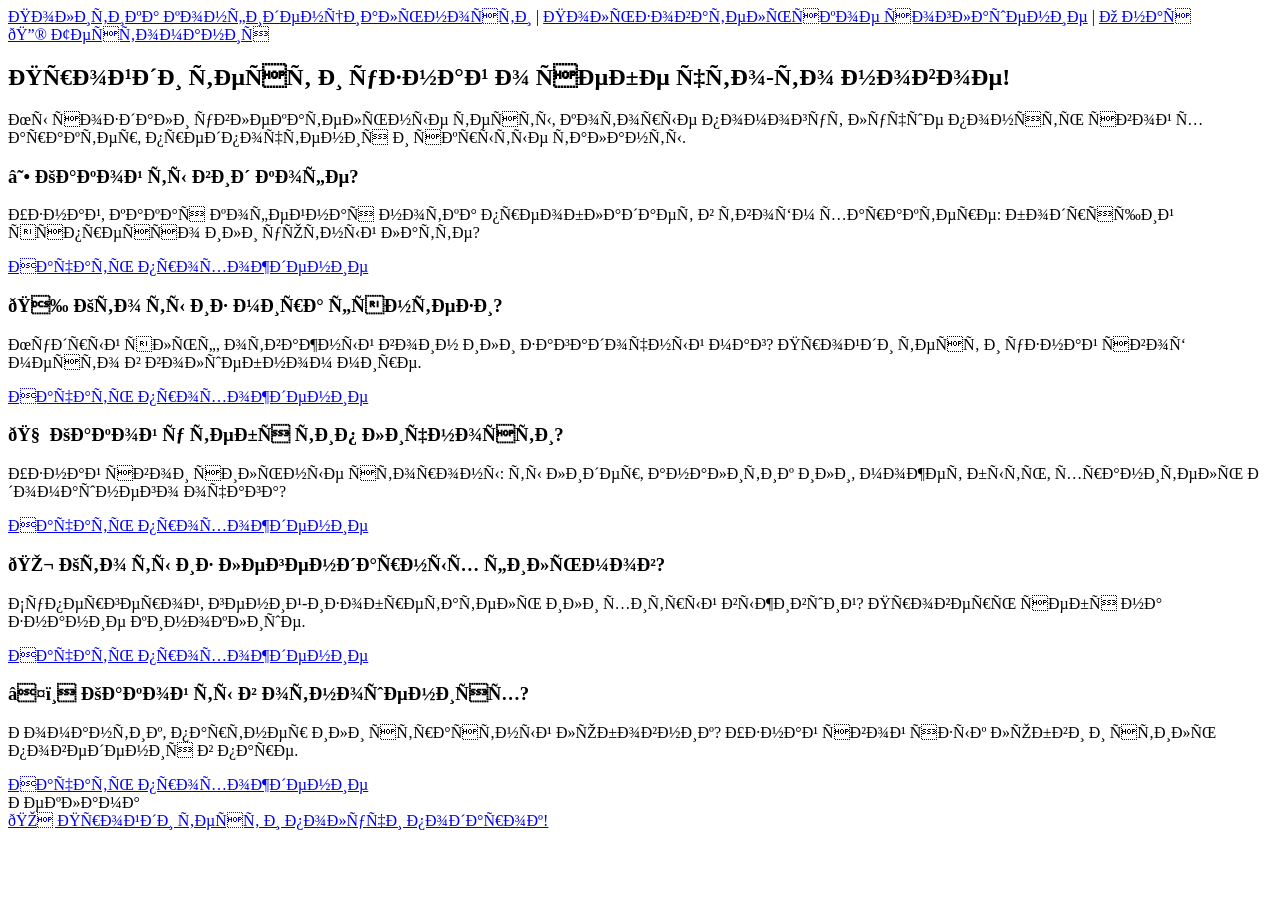
==== index.html @ 46c473e2 "Update index.html" ====
<!DOCTYPE html>
<html lang="ru">
<head>
  <!-- Yandex.Metrika counter -->
<script type="text/javascript">
    (function(m,e,t,r,i,k,a){
        m[i]=m[i]||function(){(m[i].a=m[i].a||[]).push(arguments)};
        m[i].l=1*new Date();
        for (var j = 0; j < document.scripts.length; j++) {if (document.scripts[j].src === r) { return; }}
        k=e.createElement(t),a=e.getElementsByTagName(t)[0],k.async=1,k.src=r,a.parentNode.insertBefore(k,a)
    })(window, document,'script','https://mc.yandex.ru/metrika/tag.js?id=109872875', 'ym');

    ym(109872875, 'init', {ssr:true, webvisor:true, clickmap:true, ecommerce:"dataLayer", referrer: document.referrer, url: location.href, accurateTrackBounce:true, trackLinks:true});
</script>
<noscript><div><img src="https://mc.yandex.ru/watch/109872875" style="position:absolute; left:-9999px;" alt="" /></div></noscript>
<!-- /Yandex.Metrika counter -->
  <meta name="yandex-verification" content="c974e591976c50aa" />
  <link rel="icon" type="image/png" href="/favicon.png">
  <meta charset="UTF-8">
  <meta name="viewport" content="width=device-width, initial-scale=1.0">
  <title>Тестомания — Узнай себя с новой стороны!</title>
  <meta name="description" content="Бесплатные онлайн тесты: психология, кино, отношения, фэнтези. Узнай свой тип личности и пройди увлекательные викторины.">
  <link rel="stylesheet" href="style.css">
</head>
<body>

  <footer>
    <a href="/privacy.html">Политика конфиденциальности</a> | 
    <a href="/terms.html">Пользовательское соглашение</a> | 
    <a href="/about.html">О нас</a>
</footer>
  
  <header>
    <div class="container">
      <a href="index.html" class="logo">🔮 Тестомания</a>
    </div>
  </header>

  <main class="container">
    <section class="hero">
      <h1>Пройди тест и узнай о себе что-то новое!</h1>
      <p>Мы создали увлекательные тесты, которые помогут лучше понять свой характер, предпочтения и скрытые таланты.</p>
    </section>

    <section class="tests-grid">
      
      <!-- Тест 1 -->
      <article class="test-card">
        <h3>☕ Какой ты вид кофе?</h3>
        <p>Узнай, какая кофейная нотка преобладает в твоём характере: бодрящий эспрессо или уютный латте?</p>
        <a href="test-coffee.html" class="btn">Начать прохождение</a>
      </article>

      <!-- Тест 2 -->
      <article class="test-card">
        <h3>🐉 Кто ты из мира фэнтези?</h3>
        <p>Мудрый эльф, отважный воин или загадочный маг? Пройди тест и узнай своё место в волшебном мире.</p>
        <a href="test-fantasy.html" class="btn">Начать прохождение</a>
      </article>

      <!-- Тест 3 -->
      <article class="test-card">
        <h3>🧠 Какой у тебя тип личности?</h3>
        <p>Узнай свои сильные стороны: ты лидер, аналитик или, может быть, хранитель домашнего очага?</p>
        <a href="test-personality.html" class="btn">Начать прохождение</a>
      </article>

      <!-- Тест 4 -->
      <article class="test-card">
        <h3>🎬 Кто ты из легендарных фильмов?</h3>
        <p>Супергерой, гений-изобретатель или хитрый выживший? Проверь себя на знание киноклише.</p>
        <a href="test-movie.html" class="btn">Начать прохождение</a>
      </article>

      <!-- Тест 5 -->
      <article class="test-card">
        <h3>❤️ Какой ты в отношениях?</h3>
        <p>Романтик, партнер или страстный любовник? Узнай свой язык любви и стиль поведения в паре.</p>
        <a href="test-relationship.html" class="btn">Начать прохождение</a>
      </article>

    </section>
    <!-- Рекламный блок на главной -->
<section class="container">
  <div class="ad-container">
    <div class="ad-label">Реклама</div>
    
    <!-- Вариант А: Партнерская кнопка -->
    <a 
      href="СЮДА_ССЫЛКУ" 
      target="_blank" 
      class="partner-btn"
      onclick="yaCounter569335277.reachGoal('affiliate_click'); return true;"
    >
      🎁 Пройди тест и получи подарок!
    </a>

    <!-- Вариант Б: Место под РСЯ (раскомментируй, когда подключишь) -->
    <!-- <div id="yandex_rtb_R-A-123456-1"></div> -->
  </div>
</section>
  </main>

</body>
</html>
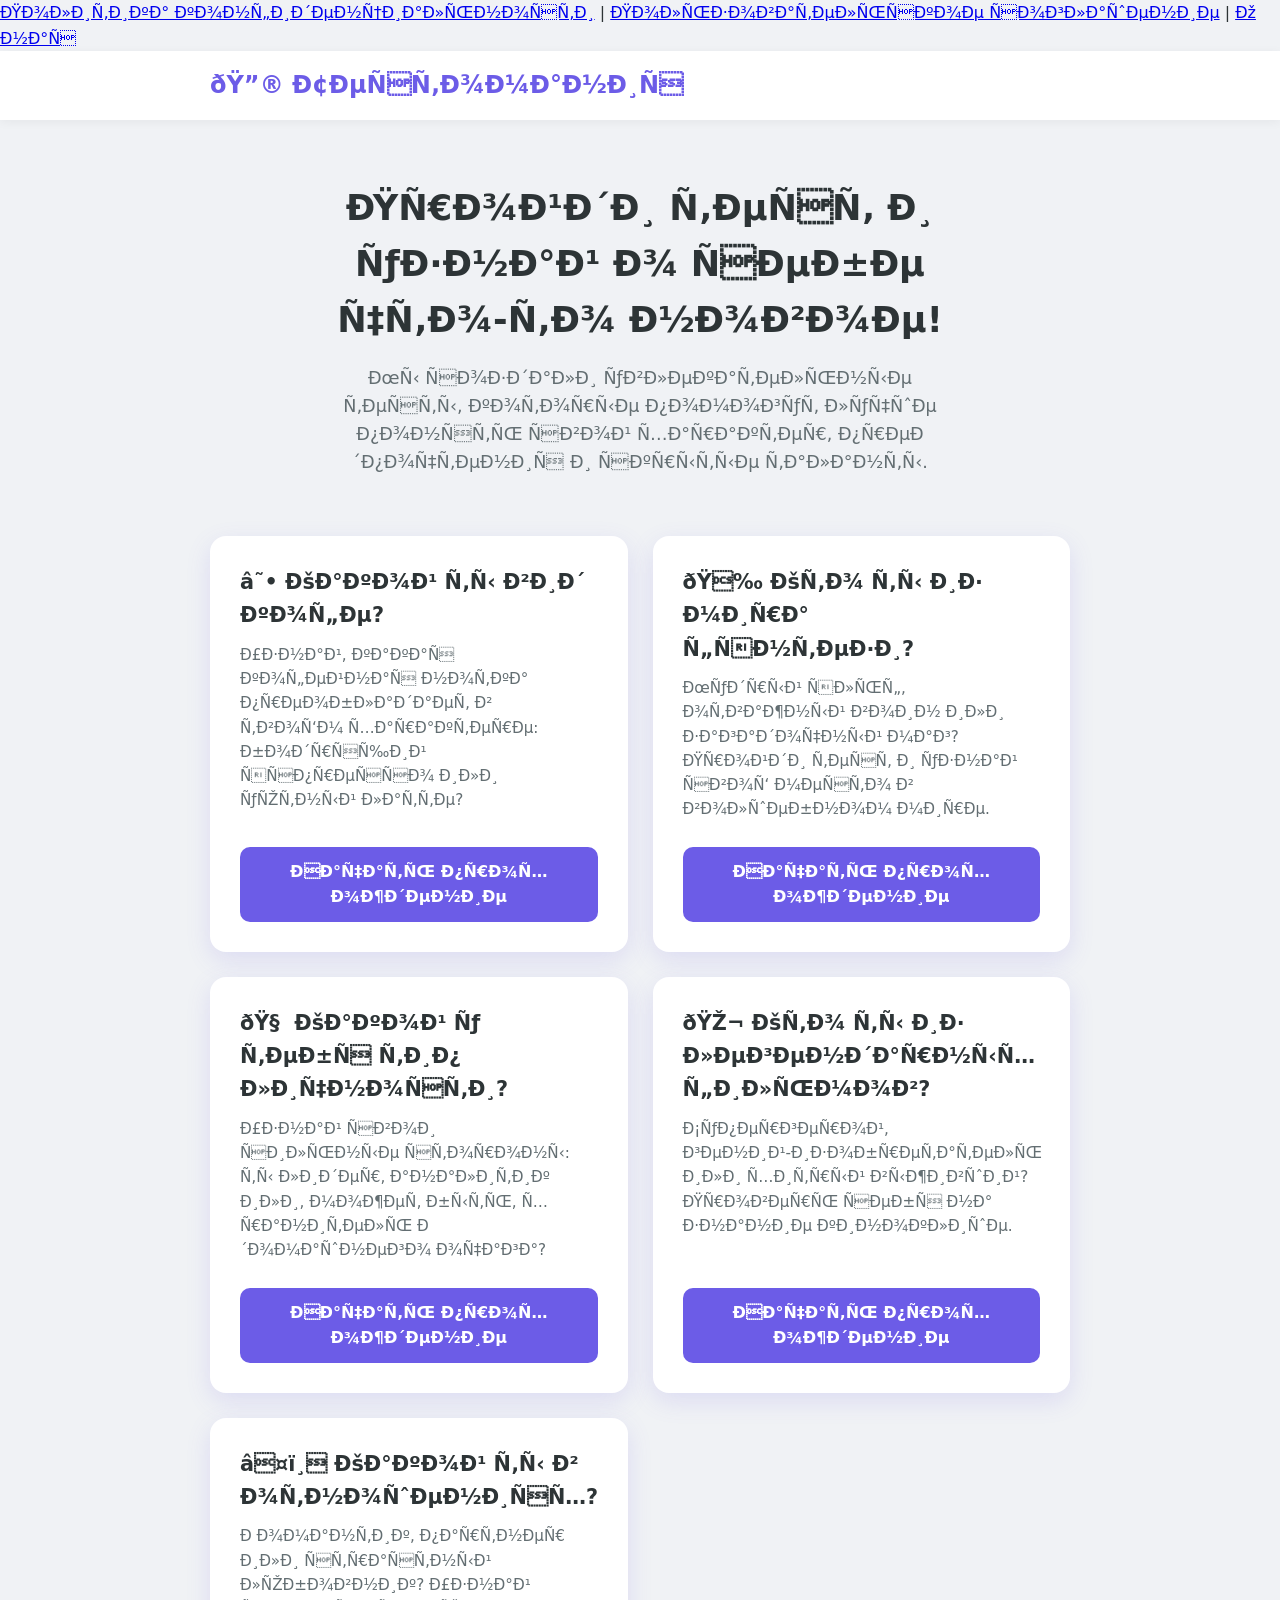
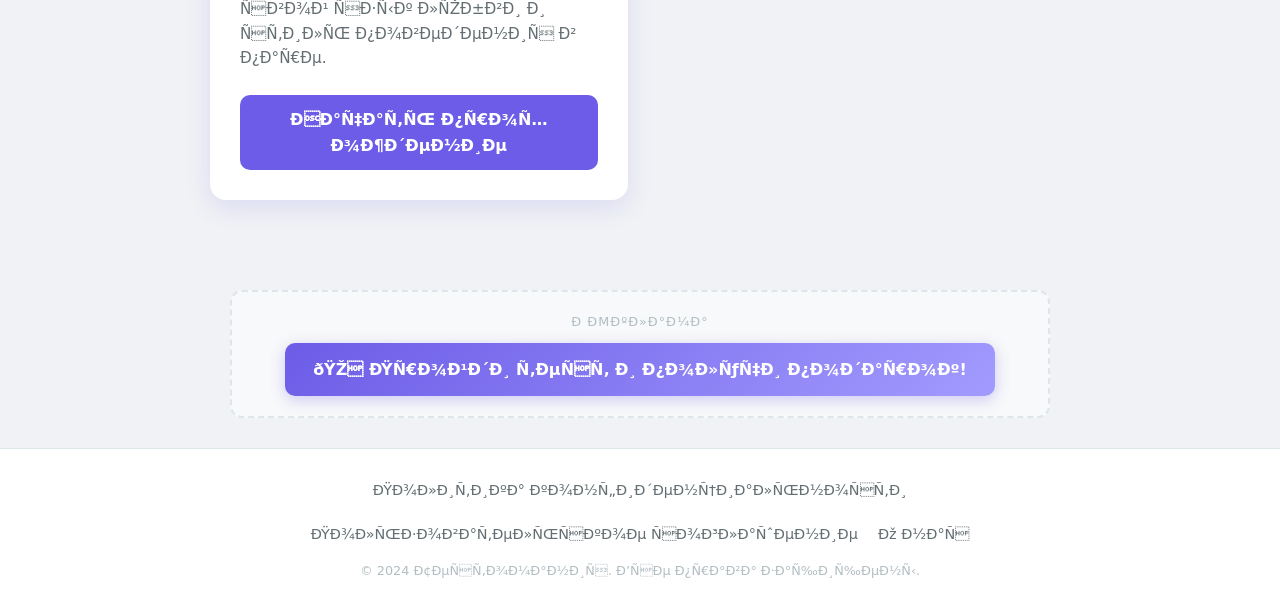
==== commit 81d7e8db: "Update index.html" ====
--- a/index.html
+++ b/index.html
@@ -101,5 +101,18 @@
 </section>
   </main>
 
+    <footer class="site-footer">
+        <div class="container">
+            <div class="footer-links">
+                <a href="/privacy-policy.html" class="footer-link">Политика конфиденциальности</a>
+                <a href="/terms.html" class="footer-link">Пользовательское соглашение</a>
+                <a href="/about.html" class="footer-link">О нас</a>
+            </div>
+            <div class="copyright">
+                &copy; 2024 Тестомания. Все права защищены.
+            </div>
+        </div>
+    </footer>
+  
 </body>
 </html>
--- a/style.css
+++ b/style.css
@@ -0,0 +1,323 @@
+/* style.css */
+:root {
+  --bg: #f0f2f5;
+  --card-bg: #ffffff;
+  --primary: #6c5ce7;
+  --primary-hover: #5a4bd1;
+  --text: #2d3436;
+  --text-light: #636e72;
+  --radius: 16px;
+  --shadow: 0 8px 24px rgba(108, 92, 231, 0.15);
+}
+
+* { box-sizing: border-box; margin: 0; padding: 0; }
+
+body {
+  font-family: 'Segoe UI', system-ui, -apple-system, sans-serif;
+  background: var(--bg);
+  color: var(--text);
+  line-height: 1.6;
+  min-height: 100vh;
+  display: flex;
+  flex-direction: column;
+}
+
+/* Шапка */
+header {
+  background: var(--card-bg);
+  padding: 15px 0;
+  box-shadow: 0 2px 10px rgba(0,0,0,0.05);
+  position: sticky;
+  top: 0;
+  z-index: 100;
+}
+.container {
+  max-width: 900px;
+  margin: 0 auto;
+  padding: 0 20px;
+}
+.logo {
+  font-size: 1.5rem;
+  font-weight: 800;
+  color: var(--primary);
+  text-decoration: none;
+  display: inline-block;
+}
+
+/* Главная страница */
+.hero {
+  text-align: center;
+  padding: 60px 20px 40px;
+}
+.hero h1 { font-size: 2.2rem; margin-bottom: 15px; color: var(--text); }
+.hero p { font-size: 1.1rem; color: var(--text-light); max-width: 600px; margin: 0 auto; }
+
+.tests-grid {
+  display: grid;
+  grid-template-columns: repeat(auto-fit, minmax(280px, 1fr));
+  gap: 25px;
+  padding: 20px 0 60px;
+}
+
+.test-card {
+  background: var(--card-bg);
+  border-radius: var(--radius);
+  padding: 30px;
+  box-shadow: var(--shadow);
+  transition: transform 0.3s ease, box-shadow 0.3s ease;
+  display: flex;
+  flex-direction: column;
+  align-items: flex-start;
+}
+.test-card:hover { 
+  transform: translateY(-5px); 
+  box-shadow: 0 12px 30px rgba(108, 92, 231, 0.2);
+}
+.test-card h3 { font-size: 1.3rem; margin-bottom: 10px; color: var(--text); }
+.test-card p { color: var(--text-light); margin-bottom: 25px; flex-grow: 1; font-size: 0.95rem; }
+
+.btn {
+  display: inline-block;
+  background: var(--primary);
+  color: white;
+  text-decoration: none;
+  padding: 12px 24px;
+  border-radius: 10px;
+  font-weight: 600;
+  text-align: center;
+  transition: background 0.2s;
+  border: none;
+  cursor: pointer;
+  width: 100%;
+  font-size: 1rem;
+}
+.btn:hover { background: var(--primary-hover); }
+
+/* Страница теста */
+.quiz-wrapper { 
+  max-width: 600px; 
+  margin: 40px auto; 
+  padding: 0 20px; 
+  flex-grow: 1;
+}
+.quiz-card {
+  background: var(--card-bg);
+  border-radius: var(--radius);
+  padding: 30px;
+  box-shadow: var(--shadow);
+}
+
+.progress-bar {
+  height: 8px;
+  background: #dfe6e9;
+  border-radius: 4px;
+  margin-bottom: 25px;
+  overflow: hidden;
+}
+.progress-fill {
+  height: 100%;
+  background: var(--primary);
+  width: 0%;
+  transition: width 0.4s ease;
+}
+
+.question-text { font-size: 1.3rem; margin-bottom: 25px; text-align: center; font-weight: 600; }
+
+.options { display: flex; flex-direction: column; gap: 12px; }
+.option-btn {
+  padding: 16px;
+  border: 2px solid #dfe6e9;
+  background: #fff;
+  border-radius: 12px;
+  font-size: 1rem;
+  cursor: pointer;
+  transition: all 0.2s;
+  text-align: left;
+  color: var(--text);
+}
+.option-btn:hover { 
+  border-color: var(--primary); 
+  background: #f8f9ff; 
+  transform: translateX(5px);
+}
+
+.hidden { display: none !important; }
+
+/* Результат */
+.result-block { text-align: center; animation: fadeIn 0.5s ease; padding: 20px 0; }
+.result-icon { font-size: 4rem; margin-bottom: 15px; display: block; }
+.result-title { font-size: 1.8rem; color: var(--primary); margin-bottom: 15px; }
+.result-desc { color: var(--text-light); margin-bottom: 30px; font-size: 1.1rem; line-height: 1.5; }
+
+.share-buttons { display: flex; flex-direction: column; gap: 10px; margin-bottom: 20px; }
+.share-btn {
+  padding: 14px;
+  border: none;
+  border-radius: 10px;
+  font-size: 1rem;
+  cursor: pointer;
+  font-weight: 600;
+  color: white;
+  transition: opacity 0.2s;
+}
+.share-btn:hover { opacity: 0.9; }
+.vk { background: #0077FF; }
+.tg { background: #0088cc; }
+.copy { background: #2d3436; }
+
+.btn-outline {
+  background: transparent;
+  border: 2px solid var(--primary);
+  color: var(--primary);
+  margin-top: 10px;
+}
+.btn-outline:hover { background: var(--primary); color: white; }
+
+@keyframes fadeIn {
+  from { opacity: 0; transform: translateY(10px); }
+  to { opacity: 1; transform: translateY(0); }
+}
+
+@media (max-width: 500px) {
+  .hero h1 { font-size: 1.8rem; }
+  .quiz-card { padding: 20px; }
+  .question-text { font-size: 1.1rem; }
+}
+
+/* Стили для партнерского блока */
+.partner-block {
+  margin-top: 30px;
+  padding: 20px;
+  background: #f8f9fa;
+  border-radius: 12px;
+  text-align: center;
+  border: 2px dashed #dfe6e9;
+}
+
+.partner-text {
+  font-size: 0.9rem;
+  color: #636e72;
+  margin-bottom: 15px;
+  font-weight: 600;
+}
+
+.partner-btn {
+  display: inline-block;
+  background: linear-gradient(135deg, #6c5ce7, #a29bfe);
+  color: white;
+  text-decoration: none;
+  padding: 14px 28px;
+  border-radius: 10px;
+  font-weight: 700;
+  font-size: 1rem;
+  transition: transform 0.2s, box-shadow 0.2s;
+  box-shadow: 0 4px 15px rgba(108, 92, 231, 0.3);
+}
+
+.partner-btn:hover {
+  transform: translateY(-2px);
+  box-shadow: 0 6px 20px rgba(108, 92, 231, 0.4);
+}
+
+/* === РЕКЛАМНЫЕ БЛОКИ === */
+
+/* Универсальный контейнер для рекламы */
+.ad-container {
+  margin: 30px 0;
+  padding: 20px;
+  background: #f8f9fa;
+  border-radius: 12px;
+  text-align: center;
+  border: 2px dashed #dfe6e9;
+}
+
+.ad-label {
+  font-size: 0.8rem;
+  color: #b2bec3;
+  margin-bottom: 10px;
+  text-transform: uppercase;
+  letter-spacing: 1px;
+}
+
+/* Кнопка-партнерка */
+.partner-btn {
+  display: inline-block;
+  background: linear-gradient(135deg, #6c5ce7, #a29bfe);
+  color: white;
+  text-decoration: none;
+  padding: 14px 28px;
+  border-radius: 10px;
+  font-weight: 700;
+  font-size: 1rem;
+  transition: transform 0.2s, box-shadow 0.2s;
+  box-shadow: 0 4px 15px rgba(108, 92, 231, 0.3);
+  border: none;
+  cursor: pointer;
+}
+
+.partner-btn:hover {
+  transform: translateY(-2px);
+  box-shadow: 0 6px 20px rgba(108, 92, 231, 0.4);
+}
+
+/* Баннер-заглушка (для РСЯ) */
+.rsa-banner {
+  width: 100%;
+  min-height: 120px;
+  background: #fff;
+  border-radius: 8px;
+  display: flex;
+  align-items: center;
+  justify-content: center;
+  color: #b2bec3;
+  font-size: 0.9rem;
+  border: 1px solid #dfe6e9;
+}
+
+/* Адаптив для мобильных */
+@media (max-width: 600px) {
+  .ad-container {
+    margin: 20px 0;
+    padding: 15px;
+  }
+  .partner-btn {
+    width: 100%;
+    padding: 12px 20px;
+    font-size: 0.95rem;
+  }
+}
+
+/* === ПОДВАЛ САЙТА (FOOTER) === */
+.site-footer {
+  background: var(--card-bg); /* Белый фон как у карточек */
+  border-top: 1px solid #dfe6e9; /* Легкая линия сверху */
+  padding: 30px 0;
+  margin-top: auto; /* Прижимает футер к низу, если контента мало */
+  text-align: center;
+}
+
+.footer-links {
+  display: flex;
+  justify-content: center;
+  flex-wrap: wrap;
+  gap: 20px; /* Расстояние между ссылками */
+  margin-bottom: 15px;
+}
+
+.footer-link {
+  color: var(--text-light); /* Серый цвет текста */
+  text-decoration: none;
+  font-size: 0.9rem;
+  transition: color 0.2s ease;
+}
+
+.footer-link:hover {
+  color: var(--primary); /* При наведении становится фиолетовым */
+  text-decoration: underline;
+}
+
+.copyright {
+  font-size: 0.8rem;
+  color: #b2bec3;
+  margin-top: 10px;
+}
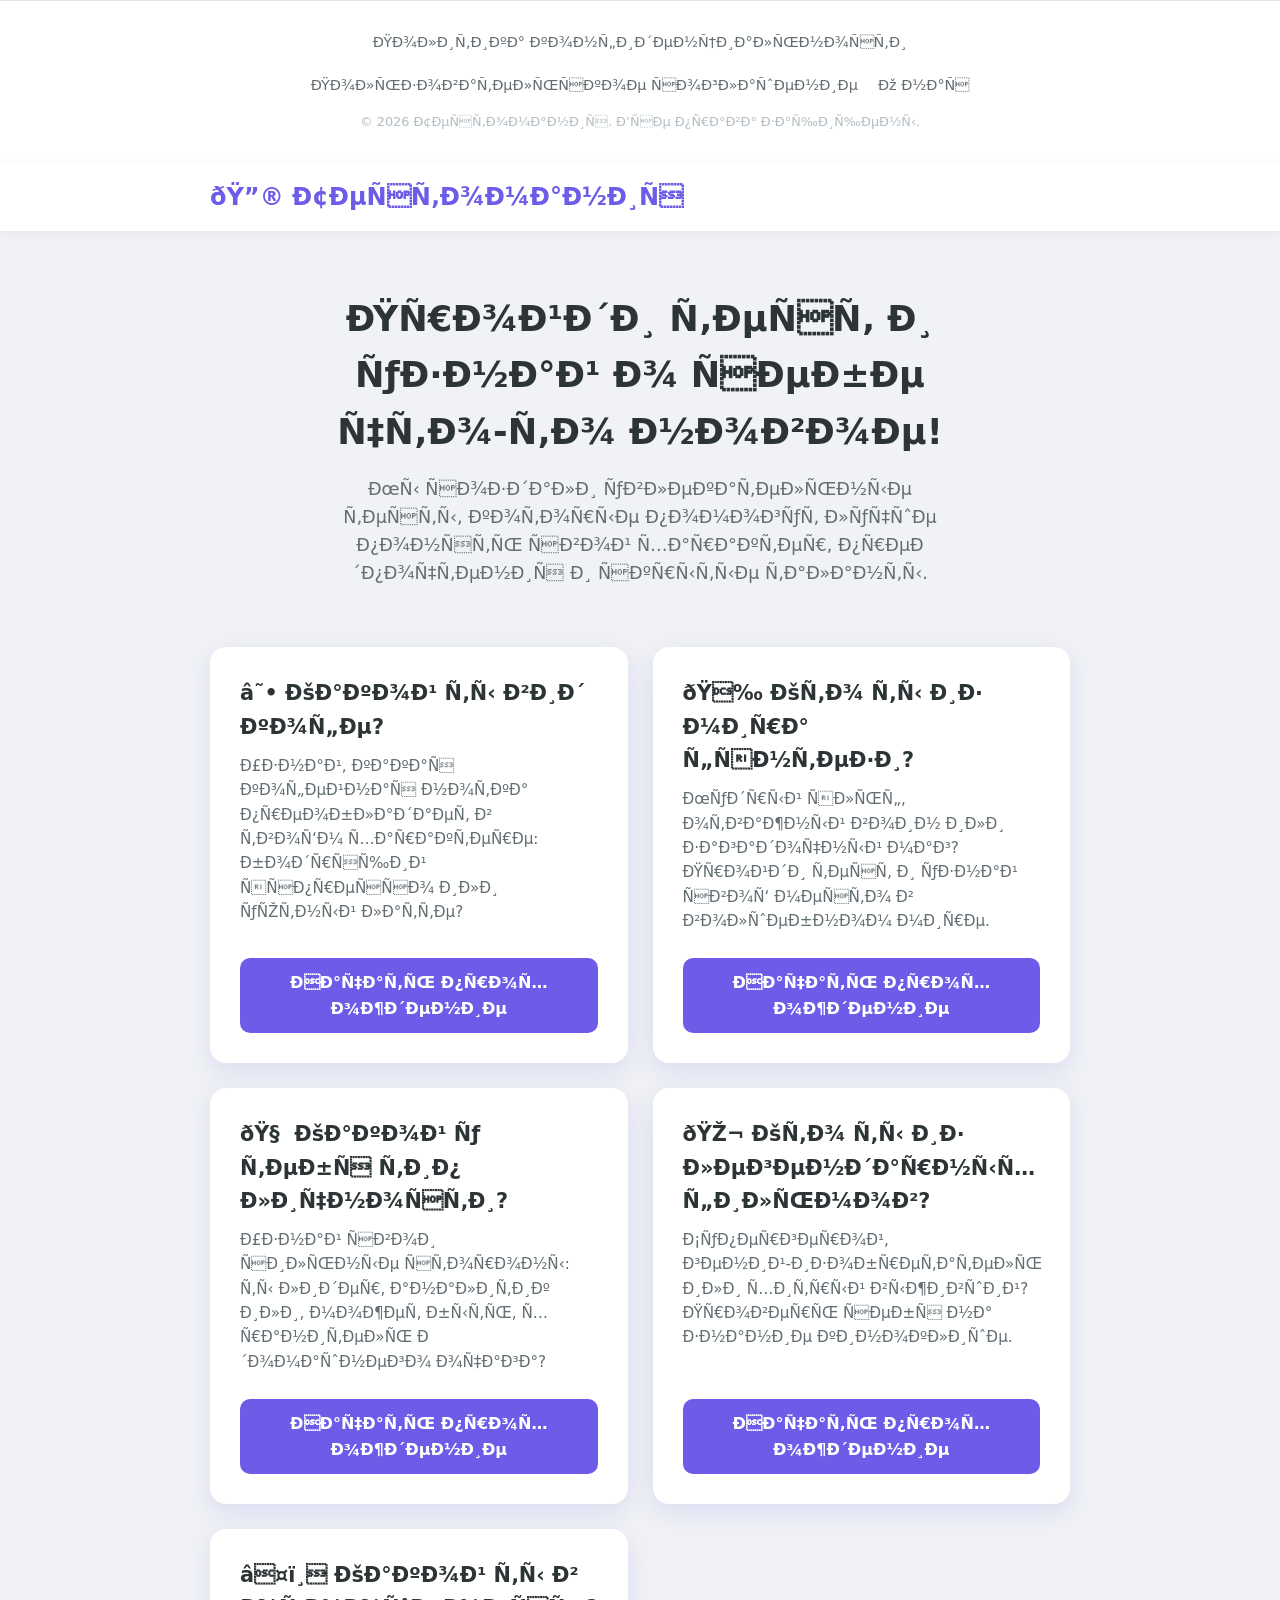
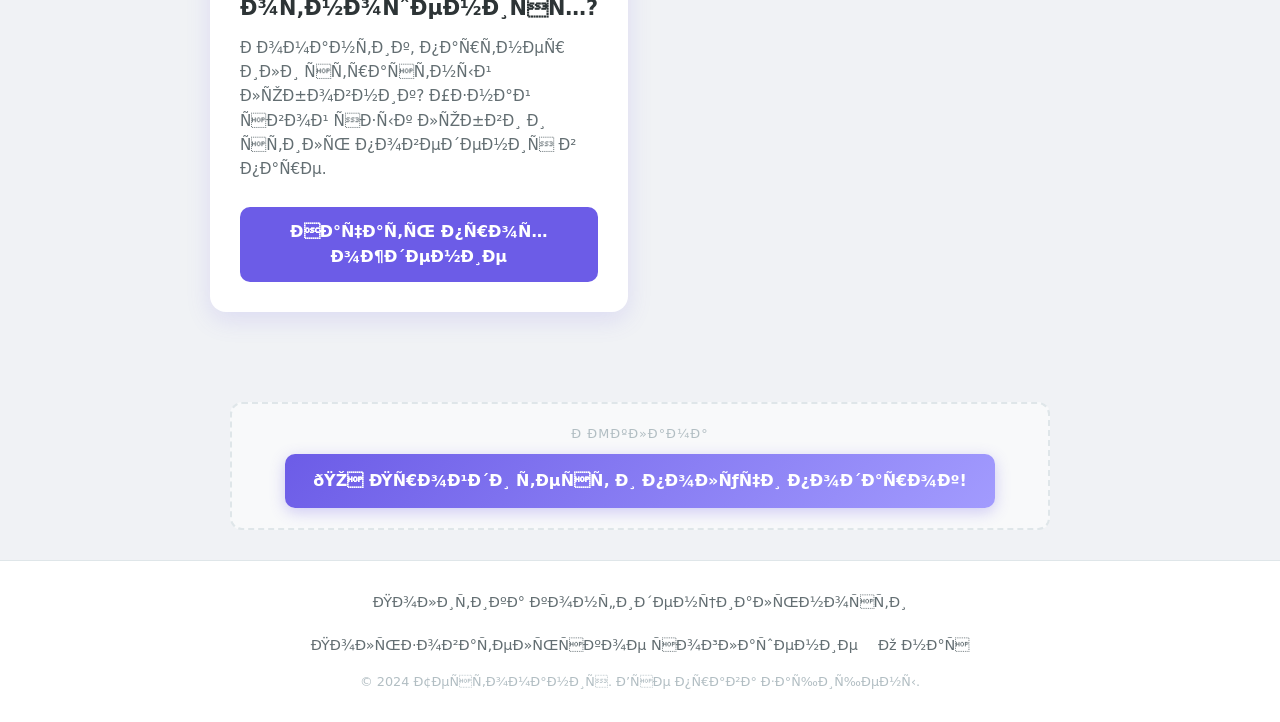
==== commit 3a9fde4d: "Update index.html" ====
--- a/index.html
+++ b/index.html
@@ -24,11 +24,22 @@
 </head>
 <body>
 
-  <footer>
-    <a href="/privacy.html">Политика конфиденциальности</a> | 
-    <a href="/terms.html">Пользовательское соглашение</a> | 
-    <a href="/about.html">О нас</a>
-</footer>
+    <footer class="site-footer">
+        <div class="container">
+            <div class="footer-links">
+                <!-- Проверь, что пути (href) ведут на твои реальные файлы -->
+                <a href="privacy.html" class="footer-link">Политика конфиденциальности</a>
+                <a href="terms.html" class="footer-link">Пользовательское соглашение</a>
+                <a href="about.html" class="footer-link">О нас</a>
+            </div>
+            <div class="copyright">
+                &copy; 2026 Тестомания. Все права защищены.
+            </div>
+        </div>
+    </footer>
+
+</body>
+</html>
   
   <header>
     <div class="container">
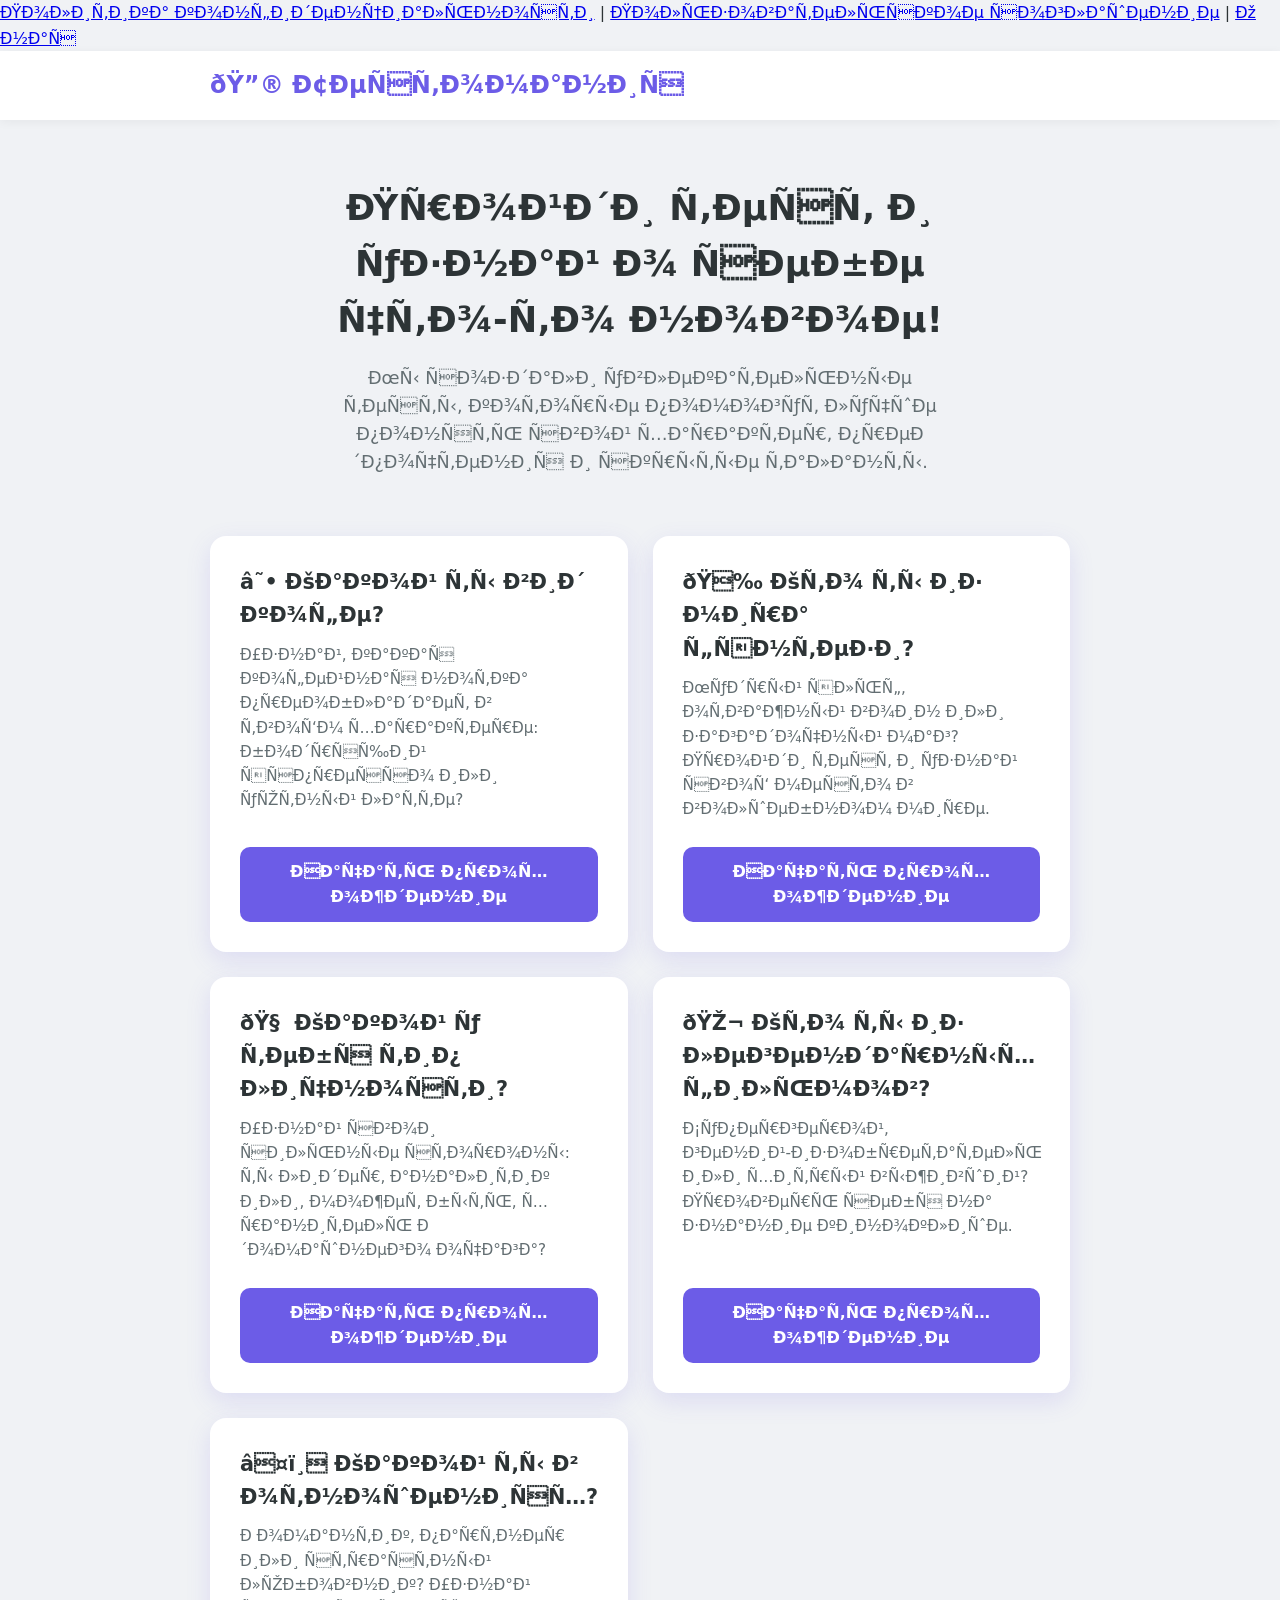
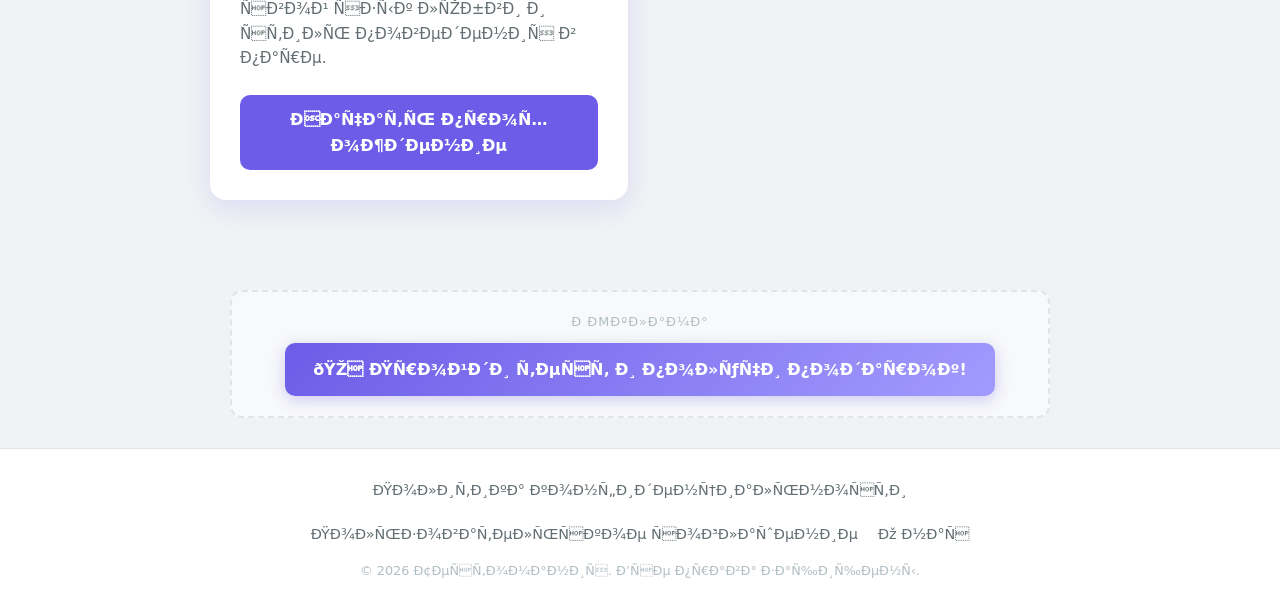
==== commit 1ac1a1bc: "Update index.html" ====
--- a/index.html
+++ b/index.html
@@ -24,22 +24,11 @@
 </head>
 <body>
 
-    <footer class="site-footer">
-        <div class="container">
-            <div class="footer-links">
-                <!-- Проверь, что пути (href) ведут на твои реальные файлы -->
-                <a href="privacy.html" class="footer-link">Политика конфиденциальности</a>
-                <a href="terms.html" class="footer-link">Пользовательское соглашение</a>
-                <a href="about.html" class="footer-link">О нас</a>
-            </div>
-            <div class="copyright">
-                &copy; 2026 Тестомания. Все права защищены.
-            </div>
-        </div>
-    </footer>
-
-</body>
-</html>
+  <footer>
+    <a href="/privacy.html">Политика конфиденциальности</a> | 
+    <a href="/terms.html">Пользовательское соглашение</a> | 
+    <a href="/about.html">О нас</a>
+</footer>
   
   <header>
     <div class="container">
@@ -120,7 +109,7 @@
                 <a href="/about.html" class="footer-link">О нас</a>
             </div>
             <div class="copyright">
-                &copy; 2024 Тестомания. Все права защищены.
+                &copy; 2026 Тестомания. Все права защищены.
             </div>
         </div>
     </footer>
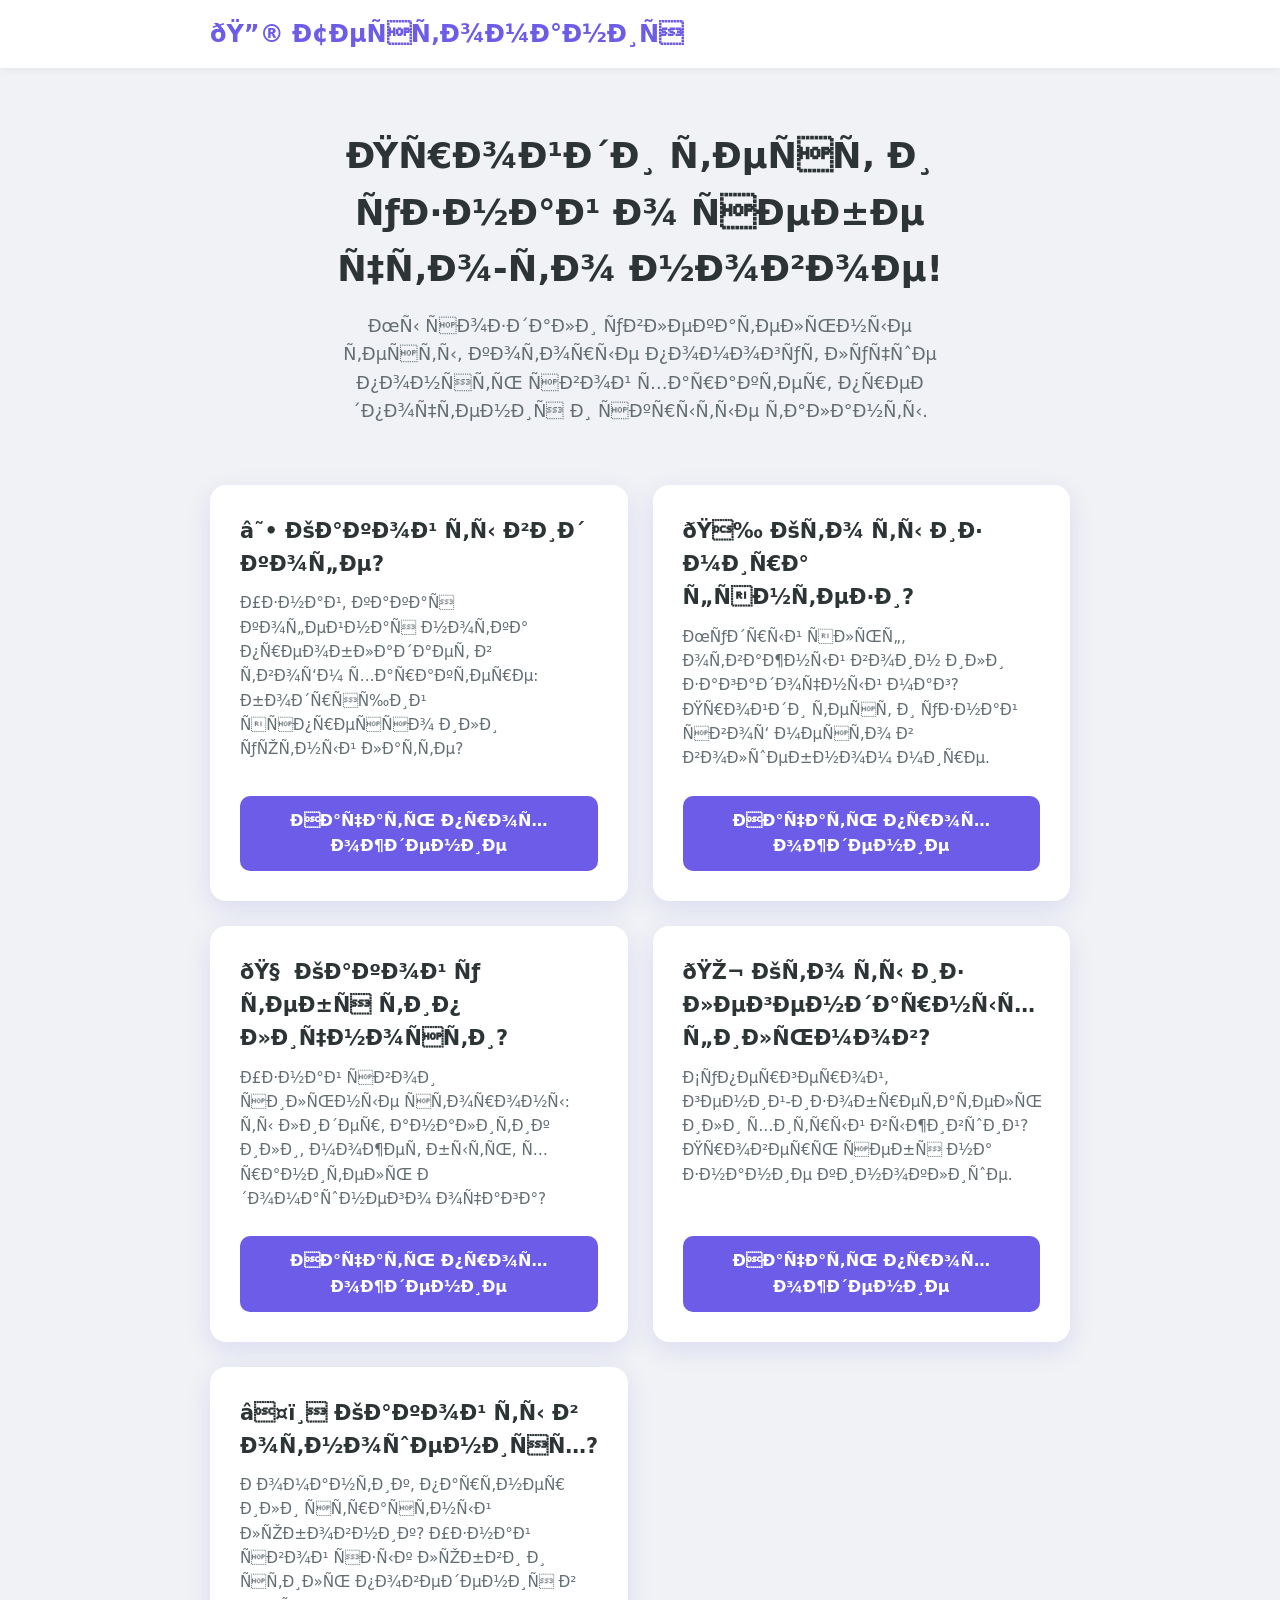
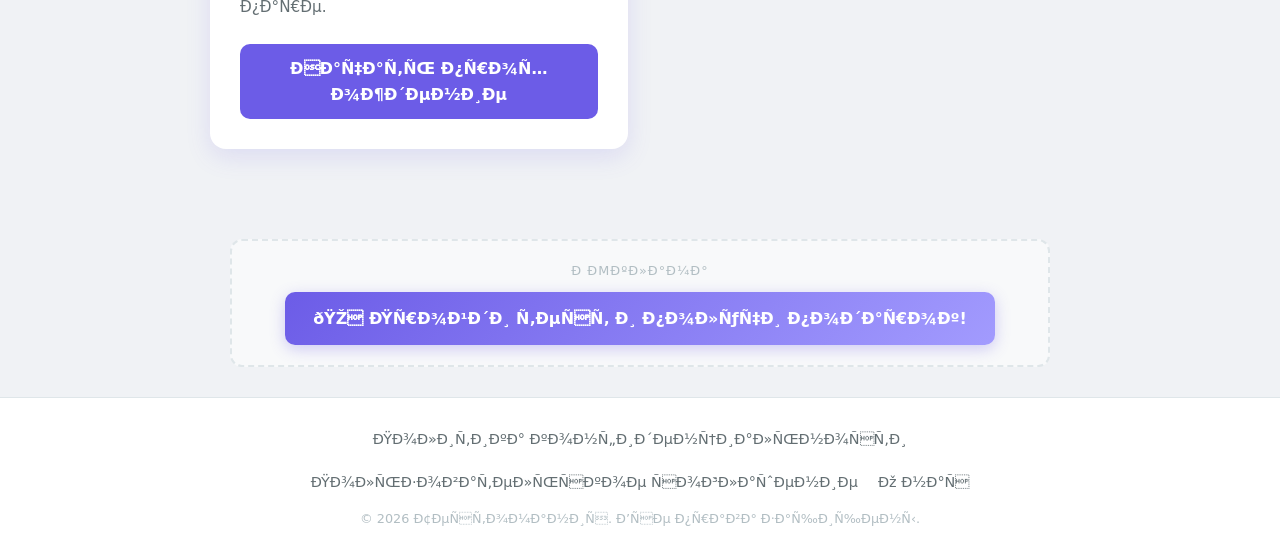
==== commit f8f0c43f: "Update index.html" ====
--- a/index.html
+++ b/index.html
@@ -23,12 +23,6 @@
   <link rel="stylesheet" href="style.css">
 </head>
 <body>
-
-  <footer>
-    <a href="/privacy.html">Политика конфиденциальности</a> | 
-    <a href="/terms.html">Пользовательское соглашение</a> | 
-    <a href="/about.html">О нас</a>
-</footer>
   
   <header>
     <div class="container">
@@ -104,15 +98,16 @@
     <footer class="site-footer">
         <div class="container">
             <div class="footer-links">
-                <a href="/privacy-policy.html" class="footer-link">Политика конфиденциальности</a>
-                <a href="/terms.html" class="footer-link">Пользовательское соглашение</a>
-                <a href="/about.html" class="footer-link">О нас</a>
+                <!-- Проверь, что пути (href) ведут на твои реальные файлы -->
+                <a href="privacy.html" class="footer-link">Политика конфиденциальности</a>
+                <a href="terms.html" class="footer-link">Пользовательское соглашение</a>
+                <a href="about.html" class="footer-link">О нас</a>
             </div>
             <div class="copyright">
                 &copy; 2026 Тестомания. Все права защищены.
             </div>
         </div>
     </footer>
-  
+
 </body>
 </html>
